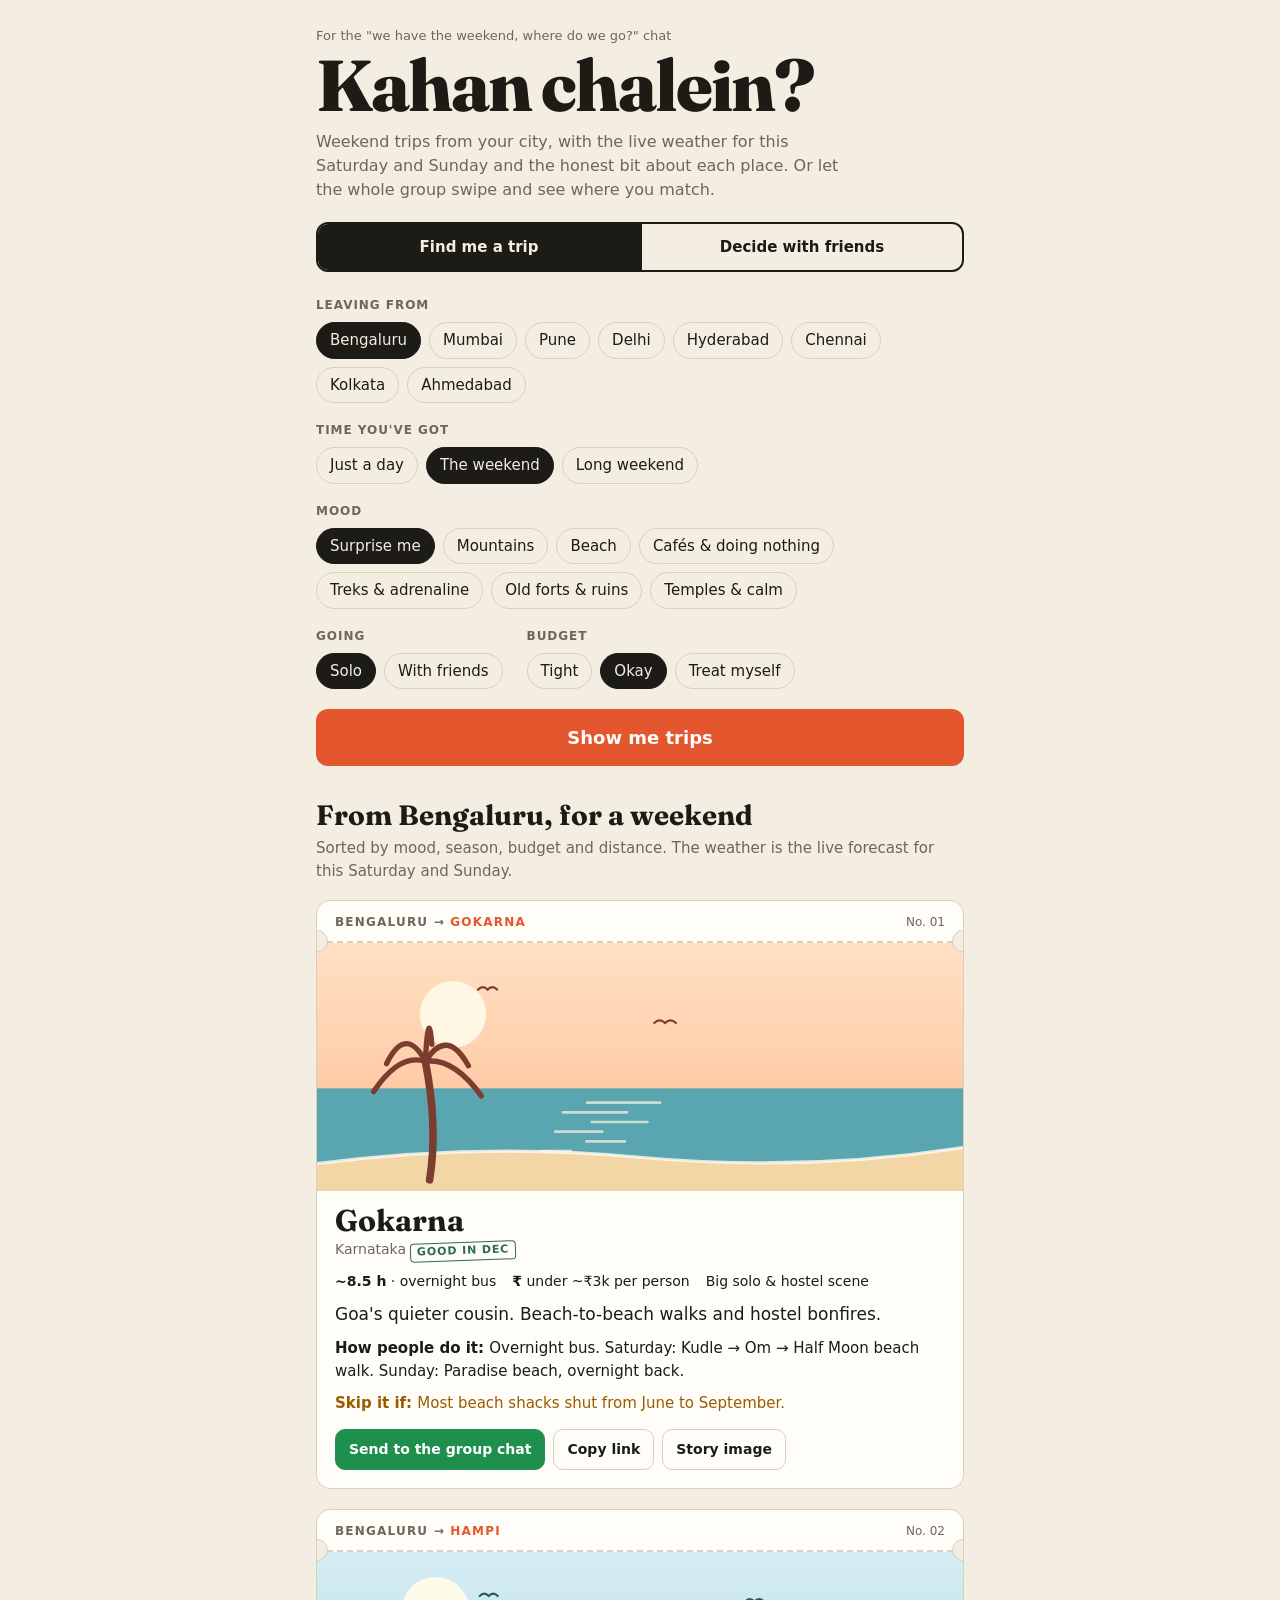
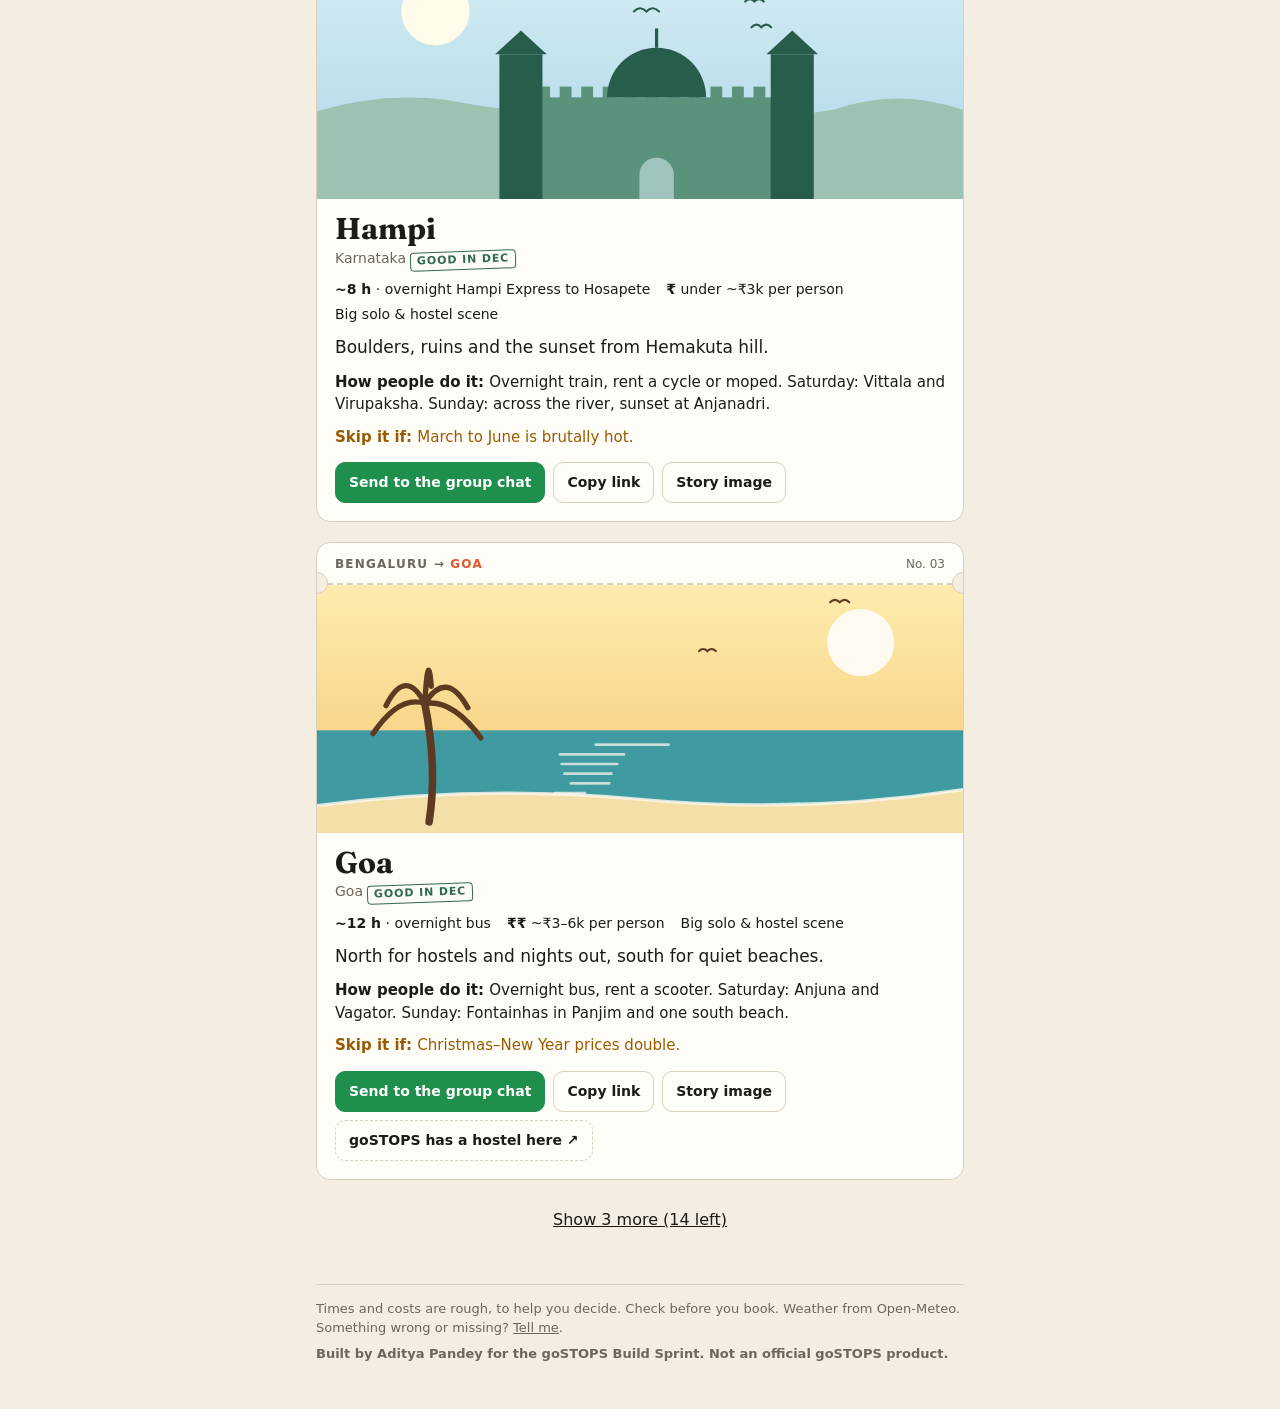
==== index.html @ 19a7fc17 "Kahan chalein? weekend trip picker for the goSTOPS Build Sprint" ====
<!doctype html>
<html lang="en">
<head>
<meta charset="utf-8">
<meta name="viewport" content="width=device-width, initial-scale=1">
<title>Kahan Chalein? · where to go this weekend</title>
<meta name="description" content="Three honest weekend trips from your city, with this weekend's weather. Or swipe with your friends and see where you all match.">
<meta property="og:title" content="Kahan Chalein? · where to go this weekend">
<meta property="og:description" content="Three honest weekend trips from your city, with this weekend's weather. Or swipe with friends and see where you match.">
<meta property="og:type" content="website">
<meta property="og:image" content="https://itzaditya43.github.io/kahan-chalein/og.png">
<meta property="og:image:width" content="1200">
<meta property="og:image:height" content="630">
<meta property="og:url" content="https://itzaditya43.github.io/kahan-chalein/">
<meta name="twitter:card" content="summary_large_image">
<meta name="theme-color" content="#f4eee2">
<link rel="icon" href="data:image/svg+xml,%3Csvg xmlns='http://www.w3.org/2000/svg' viewBox='0 0 32 32'%3E%3Crect width='32' height='32' rx='7' fill='%23e4572e'/%3E%3Ctext x='16' y='23' font-size='19' text-anchor='middle' fill='%23fff' font-family='Georgia' font-weight='bold'%3EK%3C/text%3E%3C/svg%3E">
<link rel="preconnect" href="https://fonts.googleapis.com">
<link rel="preconnect" href="https://fonts.gstatic.com" crossorigin>
<link href="https://fonts.googleapis.com/css2?family=Fraunces:opsz,wght@9..144,400;9..144,600;9..144,800&display=swap" rel="stylesheet">
<link rel="stylesheet" href="style.css">
<!-- Analytics: GoatCounter (free, no cookies). Replace the code once the account exists. -->
<script data-goatcounter="https://kahanchalein.goatcounter.com/count" async src="https://gc.zgo.at/count.js"></script>
</head>
<body>
<main>
  <header class="top">
    <p class="kicker">For the "we have the weekend, where do we go?" chat</p>
    <h1>Kahan chalein?</h1>
    <p class="lede">Weekend trips from your city, with the live weather for this Saturday and Sunday and the honest bit about each place. Or let the whole group swipe and see where you match.</p>
  </header>

  <div class="tabs" role="tablist">
    <button type="button" role="tab" data-mode="find" aria-selected="true">Find me a trip</button>
    <button type="button" role="tab" data-mode="group" aria-selected="false">Decide with friends</button>
  </div>

  <section id="find">
    <section id="invite" class="invite" hidden></section>
    <form id="ask" class="ask" autocomplete="off">
      <fieldset><legend>Leaving from</legend><div class="chips" data-name="from"></div></fieldset>
      <fieldset><legend>Time you've got</legend><div class="chips" data-name="days"></div></fieldset>
      <fieldset><legend>Mood</legend><div class="chips" data-name="vibe"></div></fieldset>
      <div class="row2">
        <fieldset><legend>Going</legend><div class="chips" data-name="who"></div></fieldset>
        <fieldset><legend>Budget</legend><div class="chips" data-name="budget"></div></fieldset>
      </div>
      <button class="go" type="submit">Show me trips</button>
    </form>
    <section id="results" class="results" aria-live="polite"></section>
  </section>

  <section id="group" class="group" hidden></section>

  <footer class="foot">
    <p>Times and costs are rough, to help you decide. Check before you book. Weather from Open-Meteo.
      Something wrong or missing? <a id="fix" href="#">Tell me</a>.</p>
    <p class="credit">Built by Aditya Pandey for the goSTOPS Build Sprint. Not an official goSTOPS product.</p>
  </footer>
</main>

<div id="toast" class="toast" role="status"></div>
<script src="data.js"></script>
<script src="art.js"></script>
<script src="weather.js"></script>
<script src="app.js"></script>
<script src="group.js"></script>
<script>KC.boot();</script>
</body>
</html>
---- style.css ----
:root {
  --paper: #f4eee2;
  --card: #fffdf8;
  --ink: #1d1b16;
  --muted: #6d665a;
  --line: #d9cfbd;
  --accent: #e4572e;
  --accent-ink: #fff;
  --stamp: #2f6b4f;
  --warn: #9a5b00;
  --wa: #1f8f4e;
}
@media (prefers-color-scheme: dark) {
  :root {
    --paper: #17150f; --card: #221f18; --ink: #f1ead9; --muted: #a59d8c; --line: #3b362b;
    --stamp: #7cc29f; --warn: #e0a64a;
  }
}
* { box-sizing: border-box; }
html { -webkit-text-size-adjust: 100%; }
body {
  margin: 0; background: var(--paper); color: var(--ink);
  font: 16px/1.5 ui-sans-serif, system-ui, -apple-system, "Segoe UI", Roboto, sans-serif;
}
main { max-width: 680px; margin: 0 auto; padding: 26px 16px 40px; }
a { color: inherit; }
[hidden] { display: none !important; }
button { font: inherit; color: inherit; -webkit-tap-highlight-color: transparent; }

/* header */
.kicker { margin: 0 0 6px; font-size: 13px; color: var(--muted); }
.top h1 {
  font-family: Fraunces, Georgia, serif; font-weight: 800; font-size: clamp(44px, 12vw, 72px);
  line-height: .92; letter-spacing: -0.025em; margin: 0 0 12px;
}
.lede { margin: 0 0 20px; color: var(--muted); max-width: 34em; }

/* tabs: two big, plain choices */
.tabs { display: grid; grid-template-columns: 1fr 1fr; border: 2px solid var(--ink); border-radius: 12px; overflow: hidden; margin-bottom: 8px; }
.tabs button { background: transparent; border: 0; padding: 12px 8px; font-weight: 700; font-size: 15px; cursor: pointer; }
.tabs button + button { border-left: 2px solid var(--ink); }
.tabs button[aria-selected="true"] { background: var(--ink); color: var(--paper); }

/* form */
fieldset { border: 0; margin: 0; padding: 16px 0 2px; min-width: 0; }
legend { float: left; width: 100%; padding: 0; margin-bottom: 8px; font-size: 12px; font-weight: 700; text-transform: uppercase; letter-spacing: .08em; color: var(--muted); }
.chips { clear: both; display: flex; flex-wrap: wrap; gap: 8px; }
.chips button {
  font-size: 15px; background: transparent; border: 1.5px solid var(--line); border-radius: 999px; padding: 6px 13px; cursor: pointer;
}
.chips button:hover { border-color: var(--ink); }
.chips button[aria-pressed="true"] { background: var(--ink); color: var(--paper); border-color: var(--ink); }
.row2 { display: grid; grid-template-columns: auto 1fr; column-gap: 24px; }
.go {
  margin-top: 18px; width: 100%; font-weight: 700; font-size: 18px;
  background: var(--accent); color: var(--accent-ink); border: 0; border-radius: 12px; padding: 15px; cursor: pointer;
}
.go:active { transform: translateY(1px); }
.name { display: block; margin-top: 16px; }
.name span { display: block; font-size: 12px; font-weight: 700; text-transform: uppercase; letter-spacing: .08em; color: var(--muted); margin-bottom: 6px; }
.name input {
  width: 100%; font: inherit; font-size: 17px; padding: 11px 13px; border-radius: 10px;
  border: 1.5px solid var(--line); background: var(--card); color: var(--ink);
}
.name input:focus { outline: 2px solid var(--ink); outline-offset: 1px; }

/* results */
.results { margin-top: 34px; }
.results h2, .g-intro h2 { font-family: Fraunces, Georgia, serif; font-size: 28px; line-height: 1.1; margin: 0 0 6px; }
.sub { color: var(--muted); margin: 0 0 18px; font-size: 15px; }
.empty { padding: 18px; border: 1.5px dashed var(--line); border-radius: 12px; color: var(--muted); }

/* ticket */
.ticket { background: var(--card); border: 1.5px solid var(--line); border-radius: 14px; margin-bottom: 20px; overflow: hidden; }
.ticket .stub {
  display: flex; justify-content: space-between; align-items: baseline; gap: 12px;
  padding: 12px 18px 10px; border-bottom: 2px dashed var(--line); position: relative;
}
.ticket .stub::before, .ticket .stub::after {
  content: ""; position: absolute; bottom: -11px; width: 20px; height: 20px; border-radius: 50%;
  background: var(--paper); border: 1.5px solid var(--line); z-index: 1;
}
.ticket .stub::before { left: -11px; }
.ticket .stub::after { right: -11px; }
.route { font-size: 12px; font-weight: 700; letter-spacing: .1em; text-transform: uppercase; color: var(--muted); }
.route b { color: var(--accent); }
.num { font-size: 12px; color: var(--muted); font-variant-numeric: tabular-nums; }
.art { aspect-ratio: 600 / 230; overflow: hidden; line-height: 0; }
.art svg { width: 100%; height: 100%; display: block; }
.ticket .body, .card-body { padding: 14px 18px 18px; }
.ticket h3, .card h3 { font-family: Fraunces, Georgia, serif; font-size: 30px; line-height: 1.05; margin: 0; }
.region { color: var(--muted); font-size: 14px; margin: 3px 0 10px; }
.facts { display: flex; flex-wrap: wrap; gap: 4px 16px; margin: 0 0 10px; padding: 0; list-style: none; font-size: 14px; }
.facts strong { font-weight: 700; }
.wx {
  display: flex; flex-wrap: wrap; gap: 4px 14px; align-items: baseline;
  margin: 0 0 12px; padding: 8px 11px; border-radius: 9px; font-size: 14px;
  background: color-mix(in srgb, var(--stamp) 10%, transparent); color: var(--ink);
}
.wx[data-pending] { color: var(--muted); background: transparent; border: 1px dashed var(--line); }
.wx.bad { background: color-mix(in srgb, var(--warn) 13%, transparent); }
.wx-k { font-size: 11px; font-weight: 800; letter-spacing: .08em; text-transform: uppercase; color: var(--muted); width: 100%; }
.wx-note { width: 100%; font-size: 13px; color: var(--warn); font-weight: 600; }
.why { font-size: 17px; margin: 0 0 10px; }
.plan { margin: 0 0 10px; font-size: 15px; }
.plan span, .skip span { font-weight: 700; }
.skip { margin: 0 0 14px; font-size: 15px; color: var(--warn); }
.stamp {
  display: inline-block; font-size: 11px; font-weight: 800; letter-spacing: .08em; text-transform: uppercase;
  border: 1.5px solid currentColor; border-radius: 4px; padding: 0 6px; transform: rotate(-2deg);
}
.stamp.now { color: var(--stamp); }
.stamp.off { color: var(--warn); }
.actions { display: flex; flex-wrap: wrap; gap: 8px; }
.actions button, .actions a {
  font-size: 14px; font-weight: 600; text-decoration: none; cursor: pointer;
  border-radius: 10px; padding: 9px 13px; border: 1.5px solid var(--line); background: transparent;
}
.actions .wa { background: var(--wa); border-color: var(--wa); color: #fff; }
.actions .bed { border-style: dashed; }
.more { display: block; margin: 4px auto 0; background: none; border: 0; text-decoration: underline; cursor: pointer; padding: 8px; }

/* single-trip invite */
.invite { margin: 18px 0 8px; padding: 18px; border-radius: 14px; background: var(--ink); color: var(--paper); }
.invite p { margin: 0 0 4px; }
.invite h2 { font-family: Fraunces, Georgia, serif; font-size: 30px; margin: 0 0 6px; line-height: 1.1; }
.invite .small { opacity: .8; font-size: 14px; margin-bottom: 14px; }
.invite .btns { display: flex; flex-wrap: wrap; gap: 8px; }
.invite button { font-weight: 700; border-radius: 10px; padding: 10px 14px; cursor: pointer; border: 0; }
.invite .yes { background: var(--accent); color: #fff; }
.invite .mine { background: transparent; color: var(--paper); border: 1.5px solid currentColor; }

/* group: intro */
.group { margin-top: 22px; }
.g-intro p { margin: 0 0 4px; color: var(--muted); }
.g-intro.invite p { color: var(--paper); opacity: .85; }
.g-intro.invite h2 { color: var(--paper); }

/* group: the swipe stack */
.swipe-head { display: flex; justify-content: space-between; font-size: 13px; font-weight: 700; color: var(--muted); text-transform: uppercase; letter-spacing: .08em; margin-bottom: 10px; }
.count { font-variant-numeric: tabular-nums; }
.stack { position: relative; height: min(560px, 72svh); }
.card {
  position: absolute; inset: 0 0 auto 0; max-height: 100%; overflow: hidden;
  background: var(--card); border: 1.5px solid var(--line); border-radius: 16px;
  transition: transform .26s ease, opacity .26s ease; touch-action: pan-y; user-select: none; -webkit-user-select: none;
  transform-origin: 50% 90%;
}
.card.top { cursor: grab; }
.card.drag { transition: none; cursor: grabbing; }
.card.gone { pointer-events: none; }
.card .art { aspect-ratio: 600 / 250; }
.card .why { font-size: 16px; }
.mark {
  position: absolute; top: 18px; z-index: 2; font-weight: 800; font-size: 22px; letter-spacing: .06em; text-transform: uppercase;
  padding: 2px 10px; border: 3px solid currentColor; border-radius: 6px; background: var(--card);
}
.mark.yes { left: 16px; color: var(--stamp); transform: rotate(-10deg); opacity: var(--yes, 0); }
.mark.no { right: 16px; color: var(--accent); transform: rotate(10deg); opacity: var(--no, 0); }
.swipe-btns { display: grid; grid-template-columns: 1fr 1fr; gap: 10px; margin-top: 14px; }
.swipe-btns button { font-weight: 800; font-size: 18px; padding: 14px; border-radius: 12px; cursor: pointer; }
.swipe-btns .nah { background: transparent; border: 2px solid var(--ink); }
.swipe-btns .yes { background: var(--accent); border: 2px solid var(--accent); color: #fff; }
.hint { text-align: center; font-size: 13px; color: var(--muted); margin: 10px 0 0; }

/* group: results */
.g-share { margin: 16px 0 6px; padding: 14px; border: 1.5px dashed var(--ink); border-radius: 12px; }
.g-share p { margin: 0 0 10px; font-size: 15px; }
.g-h { font-family: Fraunces, Georgia, serif; font-size: 22px; margin: 26px 0 10px; }
.tally { list-style: none; margin: 0; padding: 0; }
.tally li { padding: 10px 0; border-bottom: 1px solid var(--line); }
.tally-top { display: flex; justify-content: space-between; gap: 10px; }
.tally-top span { color: var(--muted); font-variant-numeric: tabular-nums; font-size: 14px; }
.bar { height: 6px; background: var(--line); border-radius: 3px; margin-top: 6px; overflow: hidden; }
.bar i { display: block; height: 100%; background: var(--accent); border-radius: 3px; }
.who { margin: 4px 0 0; font-size: 13px; color: var(--muted); }
.nobody { color: var(--muted); font-size: 14px; }
.g-again { display: flex; flex-wrap: wrap; gap: 8px; margin-top: 18px; }
.g-again button { background: transparent; border: 1.5px solid var(--line); border-radius: 10px; padding: 9px 13px; cursor: pointer; font-weight: 600; font-size: 14px; }

.foot { margin-top: 44px; padding-top: 14px; border-top: 1px solid var(--line); font-size: 13px; color: var(--muted); }
.foot p { margin: 0 0 6px; }
.credit { font-weight: 600; }

.toast {
  position: fixed; left: 50%; bottom: 20px; transform: translate(-50%, 30px); opacity: 0; z-index: 50;
  background: var(--ink); color: var(--paper); padding: 10px 16px; border-radius: 10px; font-size: 14px;
  transition: .2s; pointer-events: none; max-width: calc(100% - 32px);
}
.toast.show { opacity: 1; transform: translate(-50%, 0); }

@media (max-width: 420px) {
  .row2 { grid-template-columns: 1fr; }
  .ticket h3, .card h3 { font-size: 26px; }
}
@media (prefers-reduced-motion: reduce) { .card, .toast { transition: none; } }
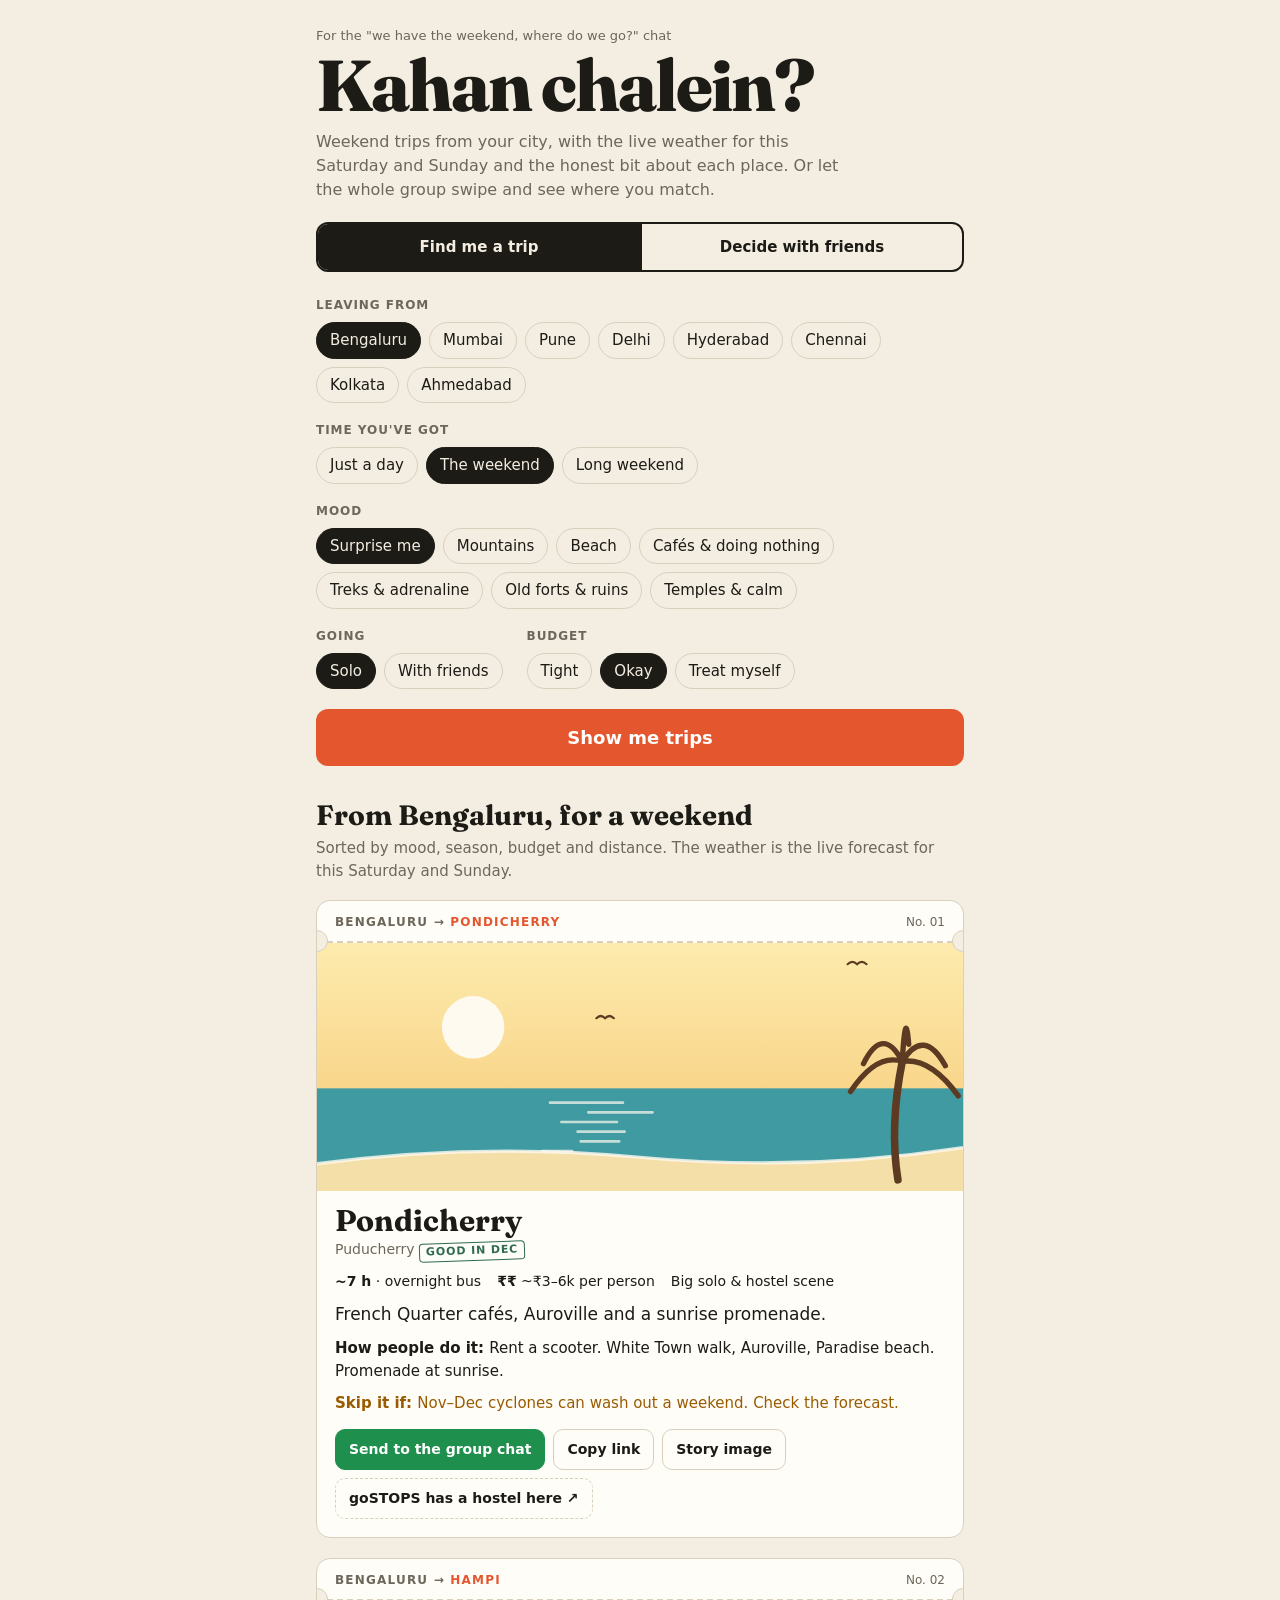
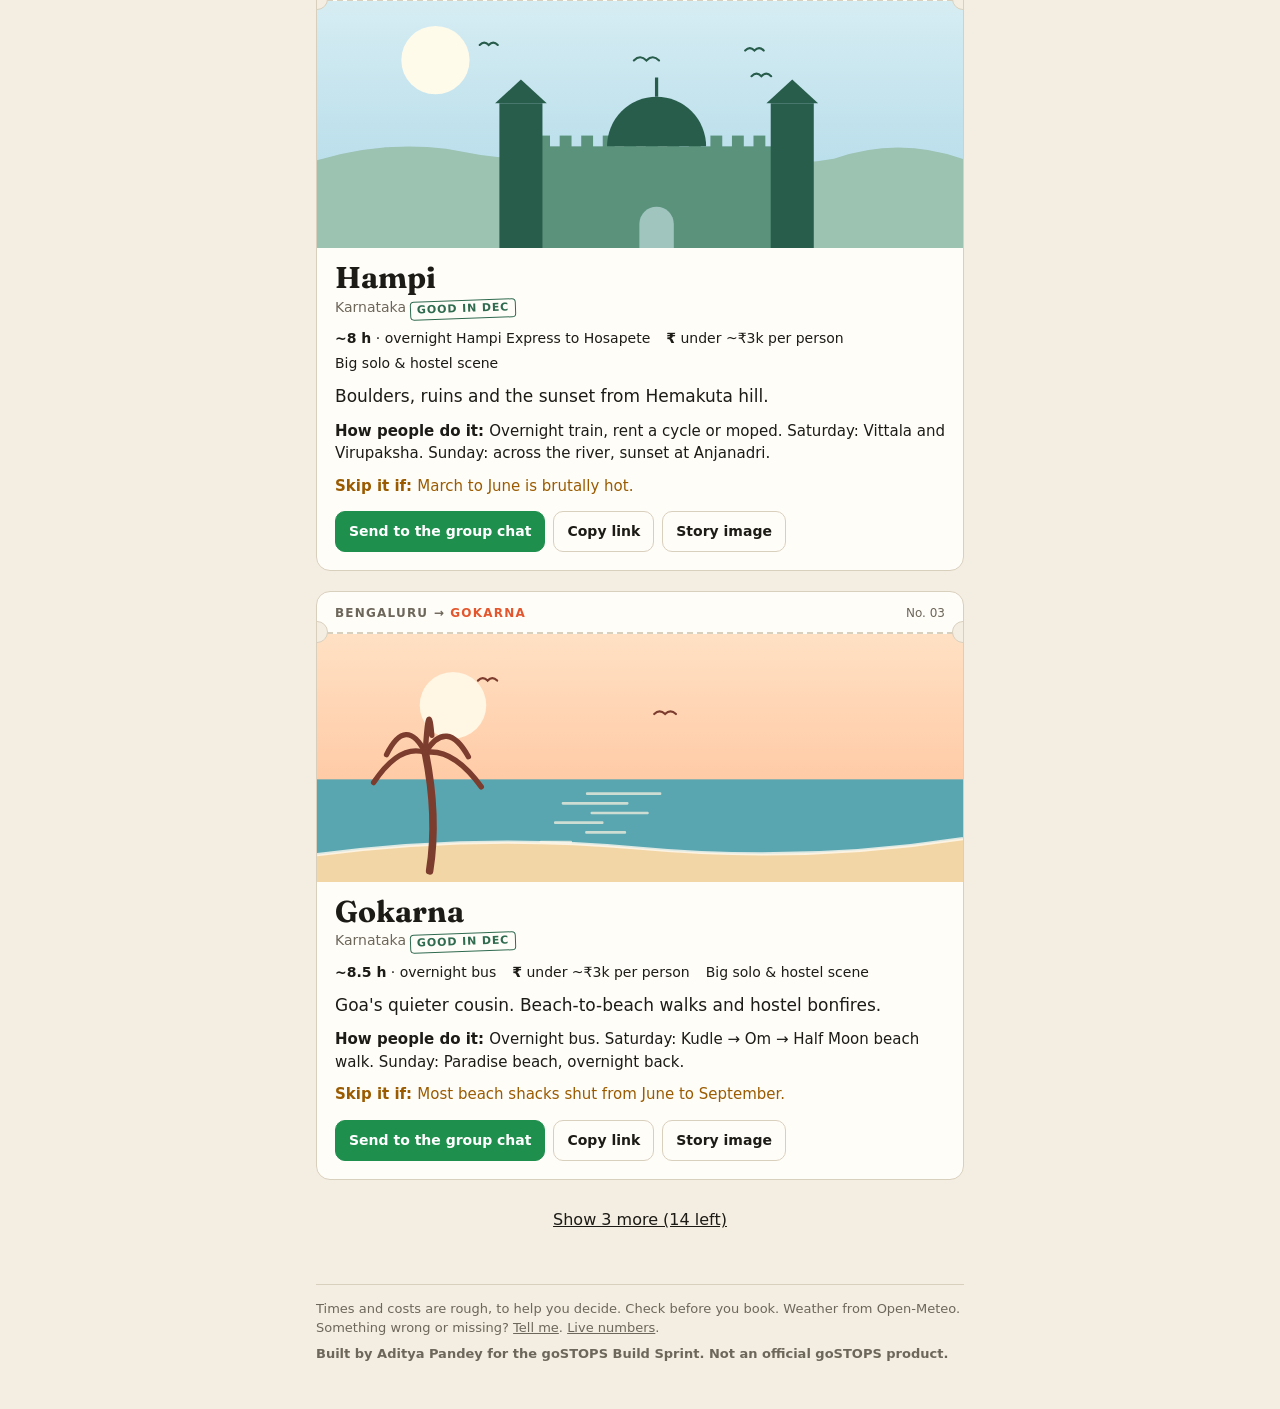
==== commit a396480b: "Add a live numbers page" ====
--- a/index.html
+++ b/index.html
@@ -54,7 +54,7 @@
 
   <footer class="foot">
     <p>Times and costs are rough, to help you decide. Check before you book. Weather from Open-Meteo.
-      Something wrong or missing? <a id="fix" href="#">Tell me</a>.</p>
+      Something wrong or missing? <a id="fix" href="#">Tell me</a>. <a href="stats.html">Live numbers</a>.</p>
     <p class="credit">Built by Aditya Pandey for the goSTOPS Build Sprint. Not an official goSTOPS product.</p>
   </footer>
 </main>
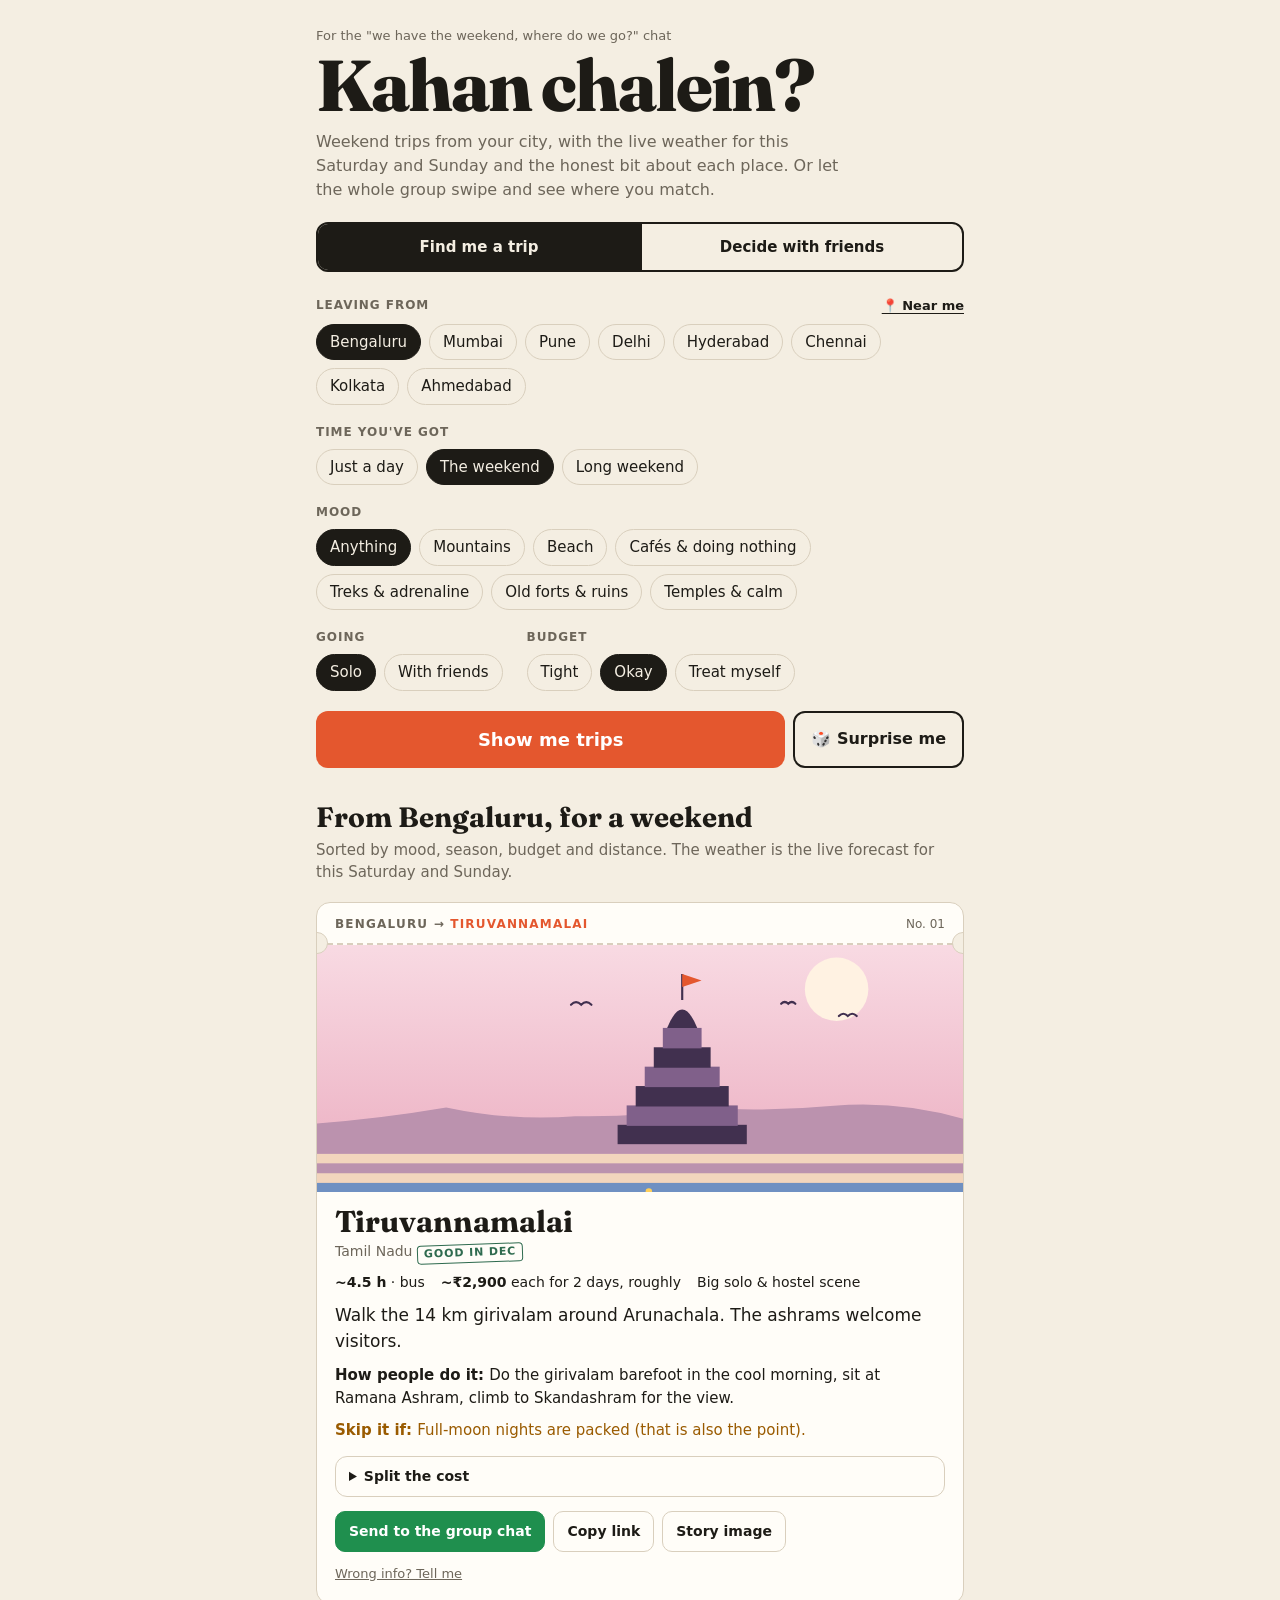
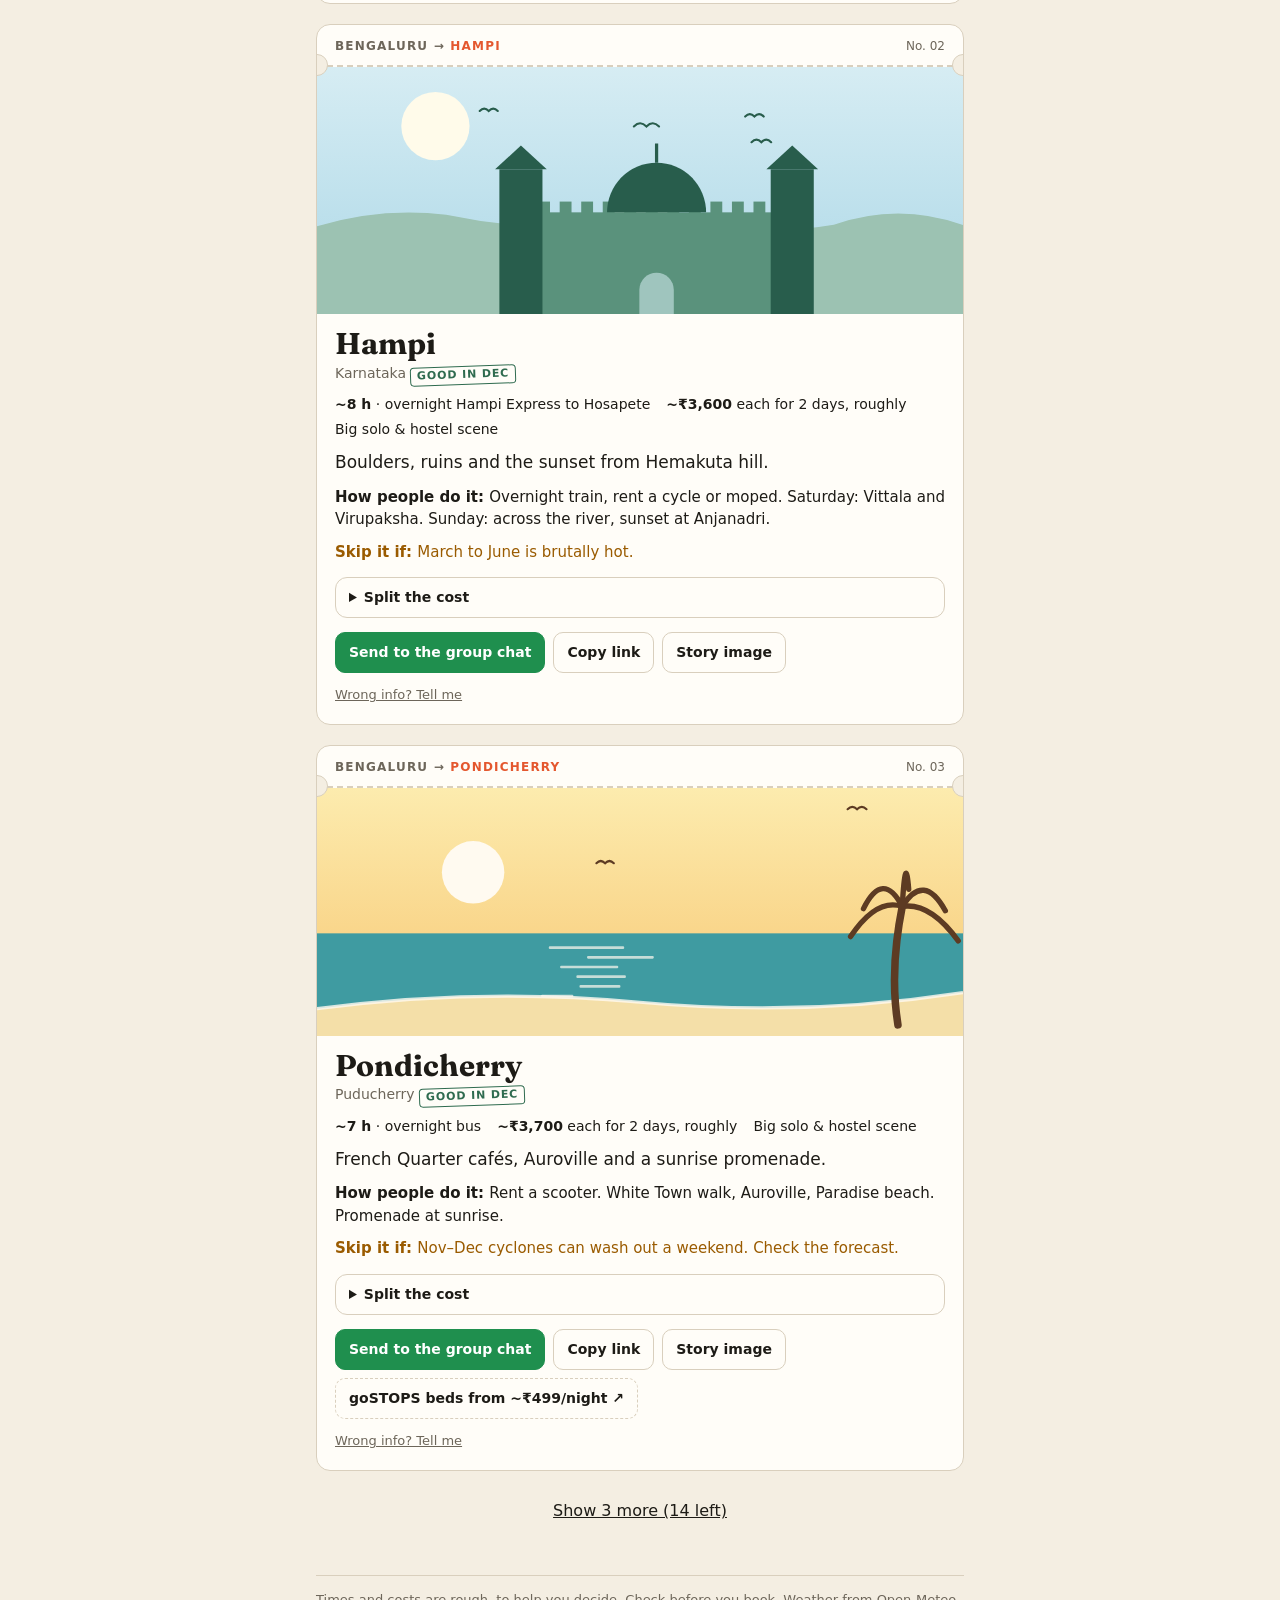
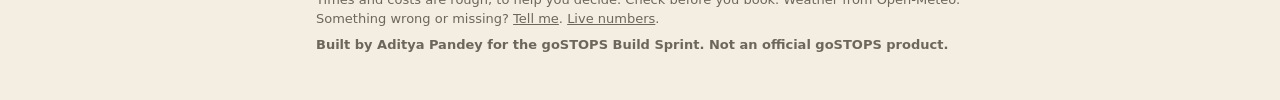
==== commit b022781e: "Add best bets, cost split, surprise me, near me, bed prices, group result image and calendar" ====
--- a/index.html
+++ b/index.html
@@ -37,15 +37,19 @@
 
   <section id="find">
     <section id="invite" class="invite" hidden></section>
+    <section id="best" class="best" aria-live="polite"></section>
     <form id="ask" class="ask" autocomplete="off">
-      <fieldset><legend>Leaving from</legend><div class="chips" data-name="from"></div></fieldset>
+      <fieldset><legend>Leaving from <button type="button" class="near" id="near">📍 Near me</button></legend><div class="chips" data-name="from"></div></fieldset>
       <fieldset><legend>Time you've got</legend><div class="chips" data-name="days"></div></fieldset>
       <fieldset><legend>Mood</legend><div class="chips" data-name="vibe"></div></fieldset>
       <div class="row2">
         <fieldset><legend>Going</legend><div class="chips" data-name="who"></div></fieldset>
         <fieldset><legend>Budget</legend><div class="chips" data-name="budget"></div></fieldset>
       </div>
-      <button class="go" type="submit">Show me trips</button>
+      <div class="go-row">
+        <button class="go" type="submit">Show me trips</button>
+        <button class="dice" type="button" id="surprise">🎲 Surprise me</button>
+      </div>
     </form>
     <section id="results" class="results" aria-live="polite"></section>
   </section>
--- a/style.css
+++ b/style.css
@@ -189,6 +189,53 @@
 }
 .toast.show { opacity: 1; transform: translate(-50%, 0); }
 
+/* this weekend's best bets */
+.best { margin: 16px 0 4px; }
+.best:empty { display: none; }
+.best-k { font-size: 12px; font-weight: 700; text-transform: uppercase; letter-spacing: .08em; color: var(--muted); margin: 0 0 8px; }
+.best-wait { font-size: 14px; color: var(--muted); border: 1px dashed var(--line); border-radius: 12px; padding: 12px; margin: 0; }
+.best-list { list-style: none; margin: 0; padding: 0; display: grid; gap: 8px; counter-reset: best; }
+.best-list li { counter-increment: best; }
+.best-list button {
+  width: 100%; text-align: left; cursor: pointer; display: grid; grid-template-columns: auto 1fr; column-gap: 12px;
+  background: var(--card); border: 1.5px solid var(--line); border-radius: 12px; padding: 10px 14px;
+}
+.best-list button::before { content: counter(best); grid-row: span 3; align-self: center; font-family: Fraunces, Georgia, serif; font-weight: 800; font-size: 26px; color: var(--accent); }
+.best-list button:hover { border-color: var(--ink); }
+.best-list b { font-family: Fraunces, Georgia, serif; font-size: 19px; line-height: 1.2; }
+.best-wx { font-size: 14px; }
+.best-h { font-size: 13px; color: var(--muted); }
+.best-skip { font-size: 13px; color: var(--warn); font-weight: 600; margin: 8px 0 0; }
+.best-act { display: flex; flex-wrap: wrap; align-items: center; gap: 8px 12px; margin-top: 10px; }
+.best-act .wa { font-size: 14px; font-weight: 600; text-decoration: none; border-radius: 10px; padding: 9px 13px; background: var(--wa); color: #fff; }
+.best-note { font-size: 12px; color: var(--muted); }
+
+/* near me, surprise */
+legend .near { float: right; text-transform: none; letter-spacing: 0; font-size: 13px; font-weight: 600; color: var(--ink);
+  background: none; border: 0; padding: 0; cursor: pointer; text-decoration: underline; text-underline-offset: 3px; }
+.go-row { display: grid; grid-template-columns: 1fr auto; gap: 8px; margin-top: 18px; }
+.go-row .go { margin-top: 0; }
+.dice { font-weight: 700; font-size: 16px; border-radius: 12px; padding: 0 16px; cursor: pointer; background: transparent; border: 2px solid var(--ink); }
+
+/* split the cost */
+.split { margin: 0 0 14px; border: 1.5px solid var(--line); border-radius: 12px; }
+.split summary { cursor: pointer; padding: 9px 13px; font-weight: 600; font-size: 14px; }
+.split[open] summary { border-bottom: 1px dashed var(--line); }
+.split-in { padding: 10px 13px 13px; }
+.people { display: flex; align-items: center; gap: 10px; font-size: 14px; margin-bottom: 8px; }
+.people span { margin-right: auto; color: var(--muted); }
+.people output { min-width: 2ch; text-align: center; font-weight: 700; font-size: 18px; font-variant-numeric: tabular-nums; }
+.step { width: 34px; height: 34px; border-radius: 50%; border: 1.5px solid var(--line); background: transparent; font-size: 18px; line-height: 1; cursor: pointer; }
+.split-lines { list-style: none; margin: 0; padding: 0; font-size: 14px; }
+.split-lines li { display: flex; justify-content: space-between; gap: 10px; padding: 4px 0; border-bottom: 1px solid var(--line); }
+.split-lines b { font-variant-numeric: tabular-nums; }
+.split-total { margin: 8px 0 4px; font-size: 15px; }
+.split-note { font-size: 12px; color: var(--muted); margin: 0 0 10px; }
+.split .wa { display: inline-block; font-size: 14px; font-weight: 600; text-decoration: none; border-radius: 10px; padding: 9px 13px; background: var(--wa); color: #fff; }
+
+.fixit { display: inline-block; margin-top: 12px; font-size: 13px; color: var(--muted); }
+.stamp.new { color: var(--accent); }
+
 @media (max-width: 420px) {
   .row2 { grid-template-columns: 1fr; }
   .ticket h3, .card h3 { font-size: 26px; }
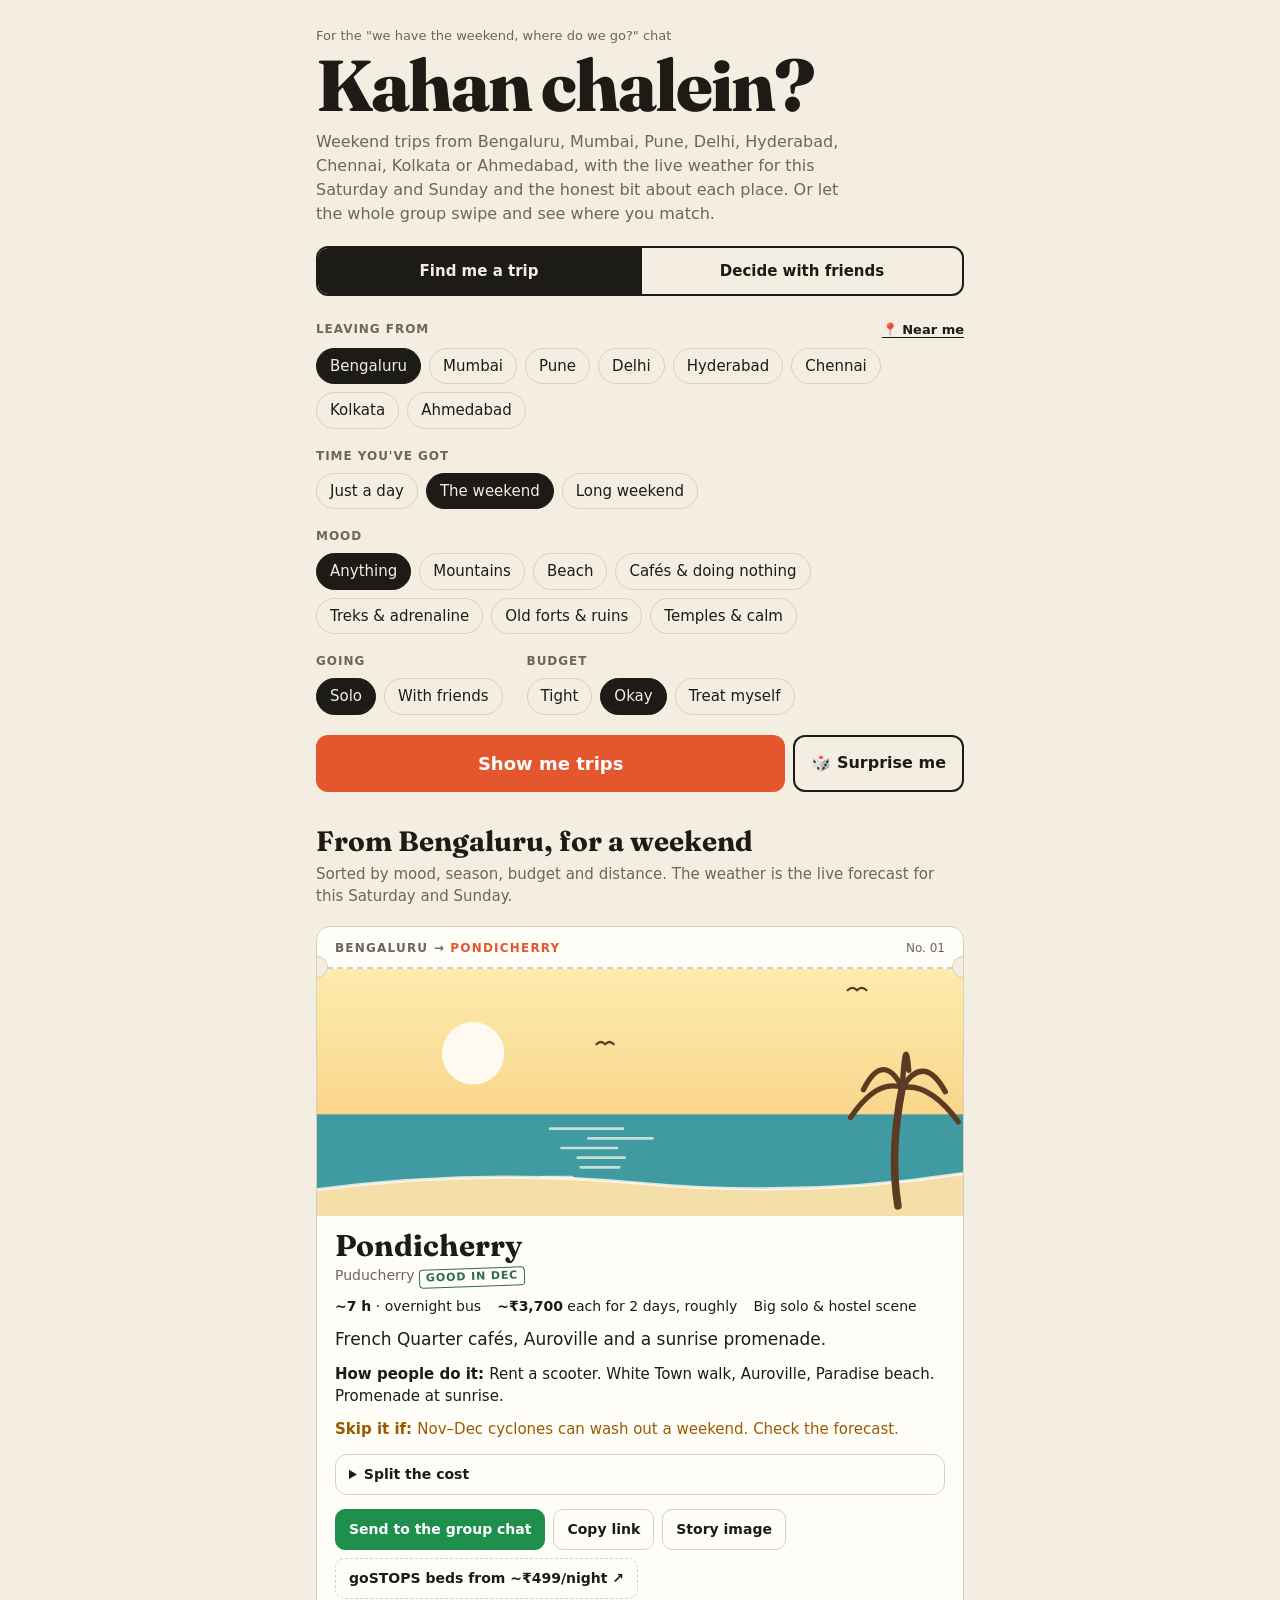
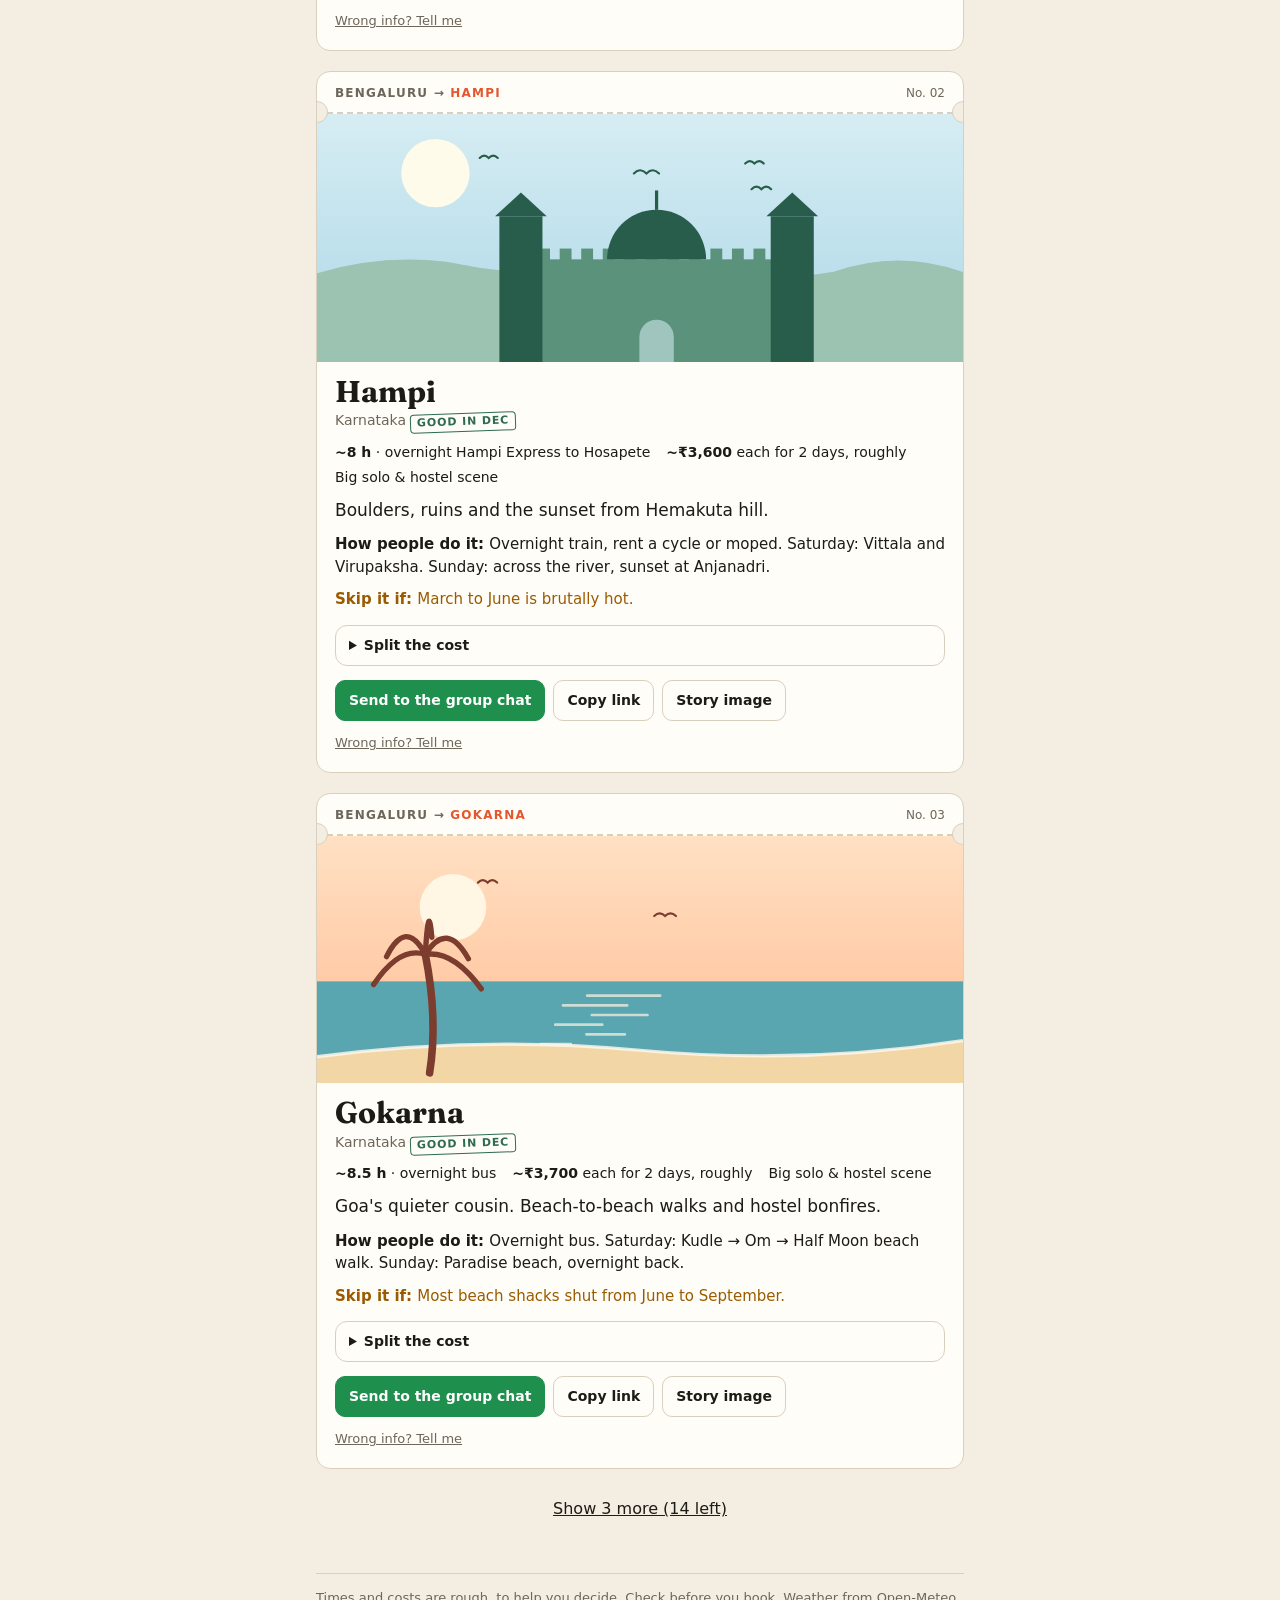
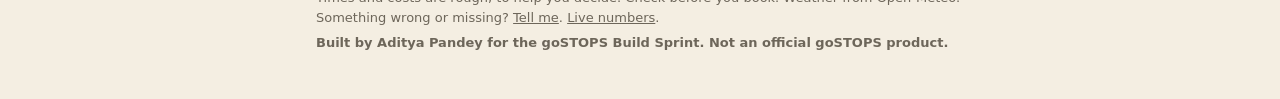
==== commit 0f08c093: "Name the 8 cities in the first line (Reddit feedback)" ====
--- a/index.html
+++ b/index.html
@@ -27,7 +27,7 @@
   <header class="top">
     <p class="kicker">For the "we have the weekend, where do we go?" chat</p>
     <h1>Kahan chalein?</h1>
-    <p class="lede">Weekend trips from your city, with the live weather for this Saturday and Sunday and the honest bit about each place. Or let the whole group swipe and see where you match.</p>
+    <p class="lede">Weekend trips from Bengaluru, Mumbai, Pune, Delhi, Hyderabad, Chennai, Kolkata or Ahmedabad, with the live weather for this Saturday and Sunday and the honest bit about each place. Or let the whole group swipe and see where you match.</p>
   </header>
 
   <div class="tabs" role="tablist">
